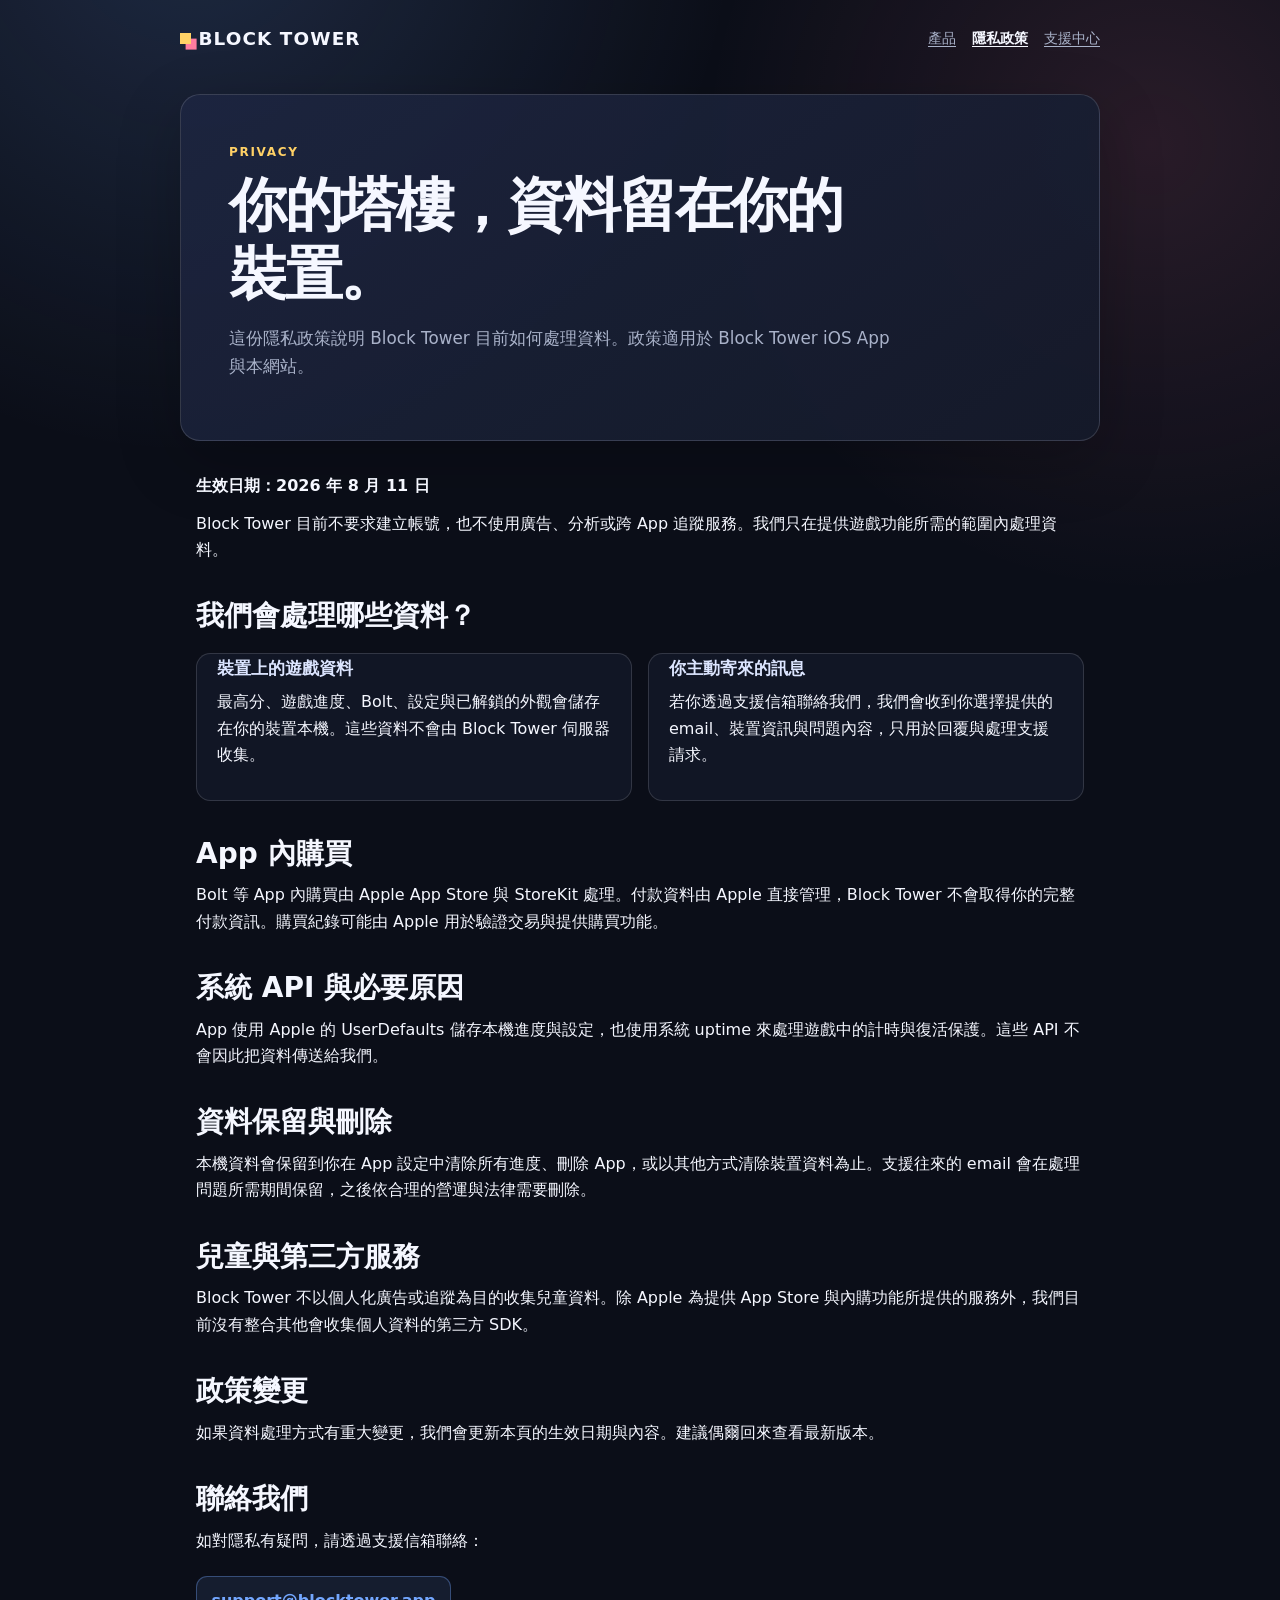
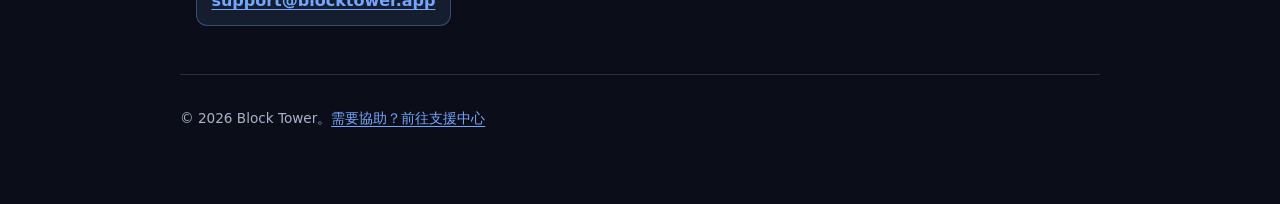
==== privacy.html @ 448cac0d "Publish Block Tower website with rounded app icons" ====
<!doctype html>
<html lang="zh-Hant">
  <head>
    <meta charset="utf-8">
    <meta name="viewport" content="width=device-width, initial-scale=1">
    <meta name="description" content="Block Tower 隱私政策：了解遊戲如何處理資料與購買。">
    <link rel="icon" type="image/png" sizes="16x16" href="assets/favicon-16.png">
    <link rel="icon" type="image/png" sizes="32x32" href="assets/favicon-32.png">
    <link rel="icon" type="image/png" sizes="32x32" href="assets/favicon-dark-32.png" media="(prefers-color-scheme: dark)">
    <link rel="apple-touch-icon" sizes="180x180" href="assets/apple-touch-icon.png">
    <link rel="manifest" href="site.webmanifest">
    <title>隱私政策｜Block Tower</title>
    <link rel="stylesheet" href="styles.css">
  </head>
  <body>
    <div class="shell">
      <header class="site-header">
        <a class="brand" href="index.html"><span class="brand-mark" aria-hidden="true"></span>Block Tower</a>
        <nav class="site-nav" aria-label="主要導覽">
          <a href="index.html">產品</a>
          <a href="privacy.html" aria-current="page">隱私政策</a>
          <a href="support.html">支援中心</a>
        </nav>
      </header>

      <main>
        <section class="hero" aria-labelledby="page-title">
          <p class="eyebrow">Privacy</p>
          <h1 id="page-title">你的塔樓，資料留在你的裝置。</h1>
          <p class="lede">這份隱私政策說明 Block Tower 目前如何處理資料。政策適用於 Block Tower iOS App 與本網站。</p>
        </section>

        <article class="content">
          <p><strong>生效日期：2026 年 8 月 11 日</strong></p>
          <p>Block Tower 目前不要求建立帳號，也不使用廣告、分析或跨 App 追蹤服務。我們只在提供遊戲功能所需的範圍內處理資料。</p>

          <h2>我們會處理哪些資料？</h2>
          <div class="card-grid">
            <section class="card">
              <h3>裝置上的遊戲資料</h3>
              <p>最高分、遊戲進度、Bolt、設定與已解鎖的外觀會儲存在你的裝置本機。這些資料不會由 Block Tower 伺服器收集。</p>
            </section>
            <section class="card">
              <h3>你主動寄來的訊息</h3>
              <p>若你透過支援信箱聯絡我們，我們會收到你選擇提供的 email、裝置資訊與問題內容，只用於回覆與處理支援請求。</p>
            </section>
          </div>

          <h2>App 內購買</h2>
          <p>Bolt 等 App 內購買由 Apple App Store 與 StoreKit 處理。付款資料由 Apple 直接管理，Block Tower 不會取得你的完整付款資訊。購買紀錄可能由 Apple 用於驗證交易與提供購買功能。</p>

          <h2>系統 API 與必要原因</h2>
          <p>App 使用 Apple 的 UserDefaults 儲存本機進度與設定，也使用系統 uptime 來處理遊戲中的計時與復活保護。這些 API 不會因此把資料傳送給我們。</p>

          <h2>資料保留與刪除</h2>
          <p>本機資料會保留到你在 App 設定中清除所有進度、刪除 App，或以其他方式清除裝置資料為止。支援往來的 email 會在處理問題所需期間保留，之後依合理的營運與法律需要刪除。</p>

          <h2>兒童與第三方服務</h2>
          <p>Block Tower 不以個人化廣告或追蹤為目的收集兒童資料。除 Apple 為提供 App Store 與內購功能所提供的服務外，我們目前沒有整合其他會收集個人資料的第三方 SDK。</p>

          <h2>政策變更</h2>
          <p>如果資料處理方式有重大變更，我們會更新本頁的生效日期與內容。建議偶爾回來查看最新版本。</p>

          <h2>聯絡我們</h2>
          <p>如對隱私有疑問，請透過支援信箱聯絡：</p>
          <a class="contact" href="mailto:support@blocktower.app">support@blocktower.app</a>
        </article>
      </main>

      <footer>
        <p>© 2026 Block Tower。<a href="support.html">需要協助？前往支援中心</a></p>
      </footer>
    </div>
  </body>
</html>
---- styles.css ----
:root {
  color-scheme: dark;
  --ink: #f5f7ff;
  --muted: #a9b2c9;
  --surface: #151a2a;
  --surface-raised: #1d2540;
  --line: rgba(245, 247, 255, 0.14);
  --blue: #73a7ff;
  --yellow: #ffd166;
  --pink: #ff7c9f;
  --max-width: 920px;
  font-family: ui-rounded, "SF Pro Rounded", system-ui, -apple-system, BlinkMacSystemFont, "Segoe UI", sans-serif;
  background: #0b0e18;
  color: var(--ink);
}

* {
  box-sizing: border-box;
}

html {
  min-width: 320px;
  background: #0b0e18;
}

body {
  margin: 0;
  min-height: 100vh;
  background:
    radial-gradient(circle at 15% -5%, rgba(115, 167, 255, 0.18), transparent 34rem),
    radial-gradient(circle at 90% 8%, rgba(255, 124, 159, 0.12), transparent 28rem),
    #0b0e18;
  color: var(--ink);
  line-height: 1.65;
}

a {
  color: var(--blue);
  text-underline-offset: 0.2em;
}

a:hover,
a:focus-visible {
  color: #b9d3ff;
}

.shell {
  width: min(100% - 2rem, var(--max-width));
  margin: 0 auto;
  padding: 1.25rem 0 4rem;
}

.site-header {
  display: flex;
  align-items: center;
  justify-content: space-between;
  gap: 1rem;
  padding: 0.25rem 0 2.5rem;
}

.brand {
  color: var(--ink);
  font-size: 1.15rem;
  font-weight: 800;
  letter-spacing: 0.06em;
  text-decoration: none;
  text-transform: uppercase;
}

.brand-mark {
  display: inline-block;
  width: 0.7rem;
  height: 0.7rem;
  margin-right: 0.45rem;
  background: var(--yellow);
  box-shadow: 0.35rem 0.35rem 0 var(--pink);
  vertical-align: 0.05em;
}

.site-nav {
  display: flex;
  flex-wrap: wrap;
  gap: 1rem;
  font-size: 0.9rem;
}

.site-nav a {
  color: var(--muted);
}

.site-nav a[aria-current="page"] {
  color: var(--ink);
  font-weight: 700;
}

.hero {
  margin-bottom: 2rem;
  padding: clamp(1.5rem, 5vw, 3rem);
  border: 1px solid var(--line);
  border-radius: 1.25rem;
  background: linear-gradient(145deg, rgba(29, 37, 64, 0.92), rgba(21, 26, 42, 0.92));
  box-shadow: 0 1.25rem 4rem rgba(0, 0, 0, 0.22);
}

.eyebrow {
  margin: 0 0 0.5rem;
  color: var(--yellow);
  font-size: 0.75rem;
  font-weight: 800;
  letter-spacing: 0.14em;
  text-transform: uppercase;
}

h1,
h2,
h3 {
  line-height: 1.2;
}

h1 {
  max-width: 16ch;
  margin: 0;
  font-size: clamp(2rem, 6vw, 3.6rem);
  letter-spacing: -0.04em;
}

h2 {
  margin: 2.25rem 0 0.75rem;
  font-size: clamp(1.35rem, 3vw, 1.75rem);
}

h3 {
  margin: 1.4rem 0 0.35rem;
  color: #dce5ff;
  font-size: 1.05rem;
}

p,
ul,
ol {
  margin: 0.7rem 0;
}

.lede {
  max-width: 62ch;
  margin-top: 1rem;
  color: var(--muted);
  font-size: 1.05rem;
}

.content {
  padding: 0 clamp(0.25rem, 2vw, 1rem);
}

.content section {
  padding-top: 0.25rem;
}

.content ul,
.content ol {
  padding-left: 1.35rem;
}

.card-grid {
  display: grid;
  grid-template-columns: repeat(2, minmax(0, 1fr));
  gap: 1rem;
  margin-top: 1.25rem;
}

.card {
  padding: 1.25rem;
  border: 1px solid var(--line);
  border-radius: 0.9rem;
  background: rgba(21, 26, 42, 0.74);
}

.card h2,
.card h3 {
  margin-top: 0;
}

.notice {
  margin: 1.25rem 0;
  padding: 1rem 1.15rem;
  border-left: 0.25rem solid var(--yellow);
  background: rgba(255, 209, 102, 0.08);
  color: #f9e8b0;
}

.contact {
  display: inline-flex;
  align-items: center;
  gap: 0.55rem;
  margin-top: 0.65rem;
  padding: 0.7rem 0.9rem;
  border: 1px solid rgba(115, 167, 255, 0.35);
  border-radius: 0.7rem;
  background: rgba(115, 167, 255, 0.1);
  font-weight: 700;
}

footer {
  margin-top: 3rem;
  padding-top: 1.25rem;
  border-top: 1px solid var(--line);
  color: var(--muted);
  font-size: 0.85rem;
}

/* Product landing page */
.landing-page {
  --max-width: 1160px;
  background:
    radial-gradient(circle at 80% 14%, rgba(115, 167, 255, 0.2), transparent 32rem),
    radial-gradient(circle at 10% 52%, rgba(255, 124, 159, 0.1), transparent 28rem),
    #0b0e18;
}

.landing-shell {
  padding-top: 1.5rem;
}

.landing-header {
  padding-bottom: 1.25rem;
}

.landing-hero {
  display: grid;
  grid-template-columns: minmax(0, 1fr) minmax(300px, 0.84fr);
  align-items: center;
  gap: clamp(2rem, 7vw, 6rem);
  min-height: 650px;
  padding: clamp(2rem, 7vw, 5rem) 0 clamp(3rem, 8vw, 6rem);
}

.landing-hero h1 {
  max-width: 10ch;
  font-size: clamp(3.5rem, 9vw, 7.4rem);
  letter-spacing: -0.075em;
}

.accent-text {
  color: var(--yellow);
}

.hero-actions {
  display: flex;
  align-items: center;
  flex-wrap: wrap;
  gap: 0.85rem;
  margin-top: 1.7rem;
}

.button {
  display: inline-flex;
  align-items: center;
  justify-content: center;
  min-height: 3rem;
  padding: 0.75rem 1.1rem;
  border-radius: 0.8rem;
  font-weight: 800;
  text-decoration: none;
  transition: transform 160ms ease, background 160ms ease, border-color 160ms ease;
}

.button:hover,
.button:focus-visible {
  transform: translateY(-2px);
}

.button-primary {
  background: var(--blue);
  color: #07101f;
}

.button-primary:hover,
.button-primary:focus-visible {
  background: #a9c7ff;
  color: #07101f;
}

.button-secondary {
  border: 1px solid var(--line);
  background: rgba(29, 37, 64, 0.7);
  color: var(--ink);
}

.button-secondary:hover,
.button-secondary:focus-visible {
  border-color: rgba(115, 167, 255, 0.65);
  color: var(--ink);
}

.release-note {
  color: var(--muted);
  font-size: 0.82rem;
}

.hero-points {
  display: flex;
  flex-wrap: wrap;
  gap: 0.75rem 1.25rem;
  margin: 2.1rem 0 0;
  padding: 0;
  color: var(--muted);
  font-size: 0.9rem;
  list-style: none;
}

.hero-points li {
  display: inline-flex;
  align-items: center;
  gap: 0.42rem;
}

.point-dot {
  width: 0.52rem;
  height: 0.52rem;
  border-radius: 50%;
}

.point-dot.blue { background: var(--blue); }
.point-dot.yellow { background: var(--yellow); }
.point-dot.pink { background: var(--pink); }

.hero-device {
  position: relative;
  display: grid;
  place-items: center;
  min-height: 620px;
}

.hero-device img {
  position: relative;
  z-index: 1;
  width: min(100%, 420px);
  height: auto;
  border: 7px solid rgba(245, 247, 255, 0.08);
  border-radius: 2.8rem;
  box-shadow: 0 2.5rem 5rem rgba(0, 0, 0, 0.38), 0 0 0 1px rgba(245, 247, 255, 0.1);
}

.device-glow {
  position: absolute;
  width: 84%;
  aspect-ratio: 1;
  border-radius: 50%;
  background: radial-gradient(circle, rgba(115, 167, 255, 0.28), transparent 65%);
  filter: blur(8px);
}

.landing-section {
  padding: clamp(4rem, 9vw, 8rem) 0 0;
}

.section-heading {
  max-width: 38rem;
}

.section-heading h2,
.landing-cta h2 {
  margin-top: 0;
  font-size: clamp(2.1rem, 5vw, 4.2rem);
  letter-spacing: -0.06em;
}

.feature-grid {
  display: grid;
  grid-template-columns: repeat(3, minmax(0, 1fr));
  gap: 1rem;
  margin-top: 2.2rem;
}

.feature-card {
  min-height: 270px;
  padding: 1.45rem;
  border: 1px solid var(--line);
  border-top: 0.3rem solid var(--blue);
  border-radius: 1rem;
  background: rgba(21, 26, 42, 0.72);
}

.feature-card h3 {
  margin: 2.8rem 0 0.6rem;
  color: var(--ink);
  font-size: 1.35rem;
}

.feature-card p {
  color: var(--muted);
}

.feature-number {
  color: var(--blue);
  font-size: 0.86rem;
  font-weight: 800;
  letter-spacing: 0.12em;
}

.feature-yellow { border-top-color: var(--yellow); }
.feature-yellow .feature-number { color: var(--yellow); }
.feature-pink { border-top-color: var(--pink); }
.feature-pink .feature-number { color: var(--pink); }

.landing-split {
  display: grid;
  grid-template-columns: minmax(260px, 0.9fr) minmax(0, 1fr);
  align-items: center;
  gap: clamp(2rem, 8vw, 7rem);
}

.split-visual {
  position: relative;
  display: grid;
  place-items: center;
  min-height: 390px;
  overflow: hidden;
  border: 1px solid var(--line);
  border-radius: 1.5rem;
  background: linear-gradient(145deg, rgba(29, 37, 64, 0.82), rgba(21, 26, 42, 0.72));
}

.stack-orbit {
  position: absolute;
  width: 78%;
  aspect-ratio: 1;
  border: 1px solid rgba(115, 167, 255, 0.22);
  border-radius: 50%;
  transform: rotate(-18deg) scaleY(0.34);
}

.orbit-one { width: 72%; }
.orbit-two { width: 48%; border-color: rgba(255, 209, 102, 0.3); transform: rotate(28deg) scaleY(0.34); }

.mini-tower {
  position: relative;
  z-index: 1;
  display: grid;
  grid-template-columns: repeat(4, 2.6rem);
  grid-template-rows: repeat(4, 2.6rem) 0.65rem;
  gap: 0.28rem;
  align-items: end;
  transform: rotate(-4deg);
}

.block,
.platform {
  display: block;
  border-radius: 0.55rem;
  box-shadow: inset 0 0.22rem 0 rgba(255, 255, 255, 0.2), 0 0.32rem 0.7rem rgba(0, 0, 0, 0.25);
}

.block-yellow { grid-column: 1 / span 2; grid-row: 3; background: #f2ad2e; }
.block-red { grid-column: 3 / span 2; grid-row: 3; background: #e8574a; }
.block-blue { grid-column: 2 / span 3; grid-row: 2; background: #338ae6; }
.block-green { grid-column: 1 / span 4; grid-row: 4; background: #45ad70; }
.block-purple { grid-column: 2; grid-row: 1; background: #8c64c2; }
.platform { grid-column: 1 / span 4; grid-row: 5; background: #d3d4d7; }

.text-link {
  display: inline-block;
  margin-top: 1rem;
  font-weight: 800;
}

.landing-quote {
  margin-top: clamp(4rem, 10vw, 9rem);
  padding: clamp(2.3rem, 6vw, 4.5rem);
  border: 1px solid rgba(255, 209, 102, 0.24);
  border-radius: 1.4rem;
  background: linear-gradient(135deg, rgba(255, 209, 102, 0.1), rgba(255, 124, 159, 0.08));
  text-align: center;
}

.landing-quote p {
  margin: 0;
  color: #fff3c9;
  font-size: clamp(1.6rem, 4vw, 3.2rem);
  font-weight: 800;
  letter-spacing: -0.04em;
}

.landing-quote span {
  display: block;
  margin-top: 0.8rem;
  color: var(--muted);
}

.landing-cta {
  padding: clamp(4rem, 9vw, 8rem) 0 1rem;
}

.landing-cta .lede {
  max-width: 34rem;
}

@media (max-width: 620px) {
  .site-header {
    align-items: flex-start;
    flex-direction: column;
    padding-bottom: 1.75rem;
  }

  .card-grid {
    grid-template-columns: 1fr;
  }
}

@media (max-width: 820px) {
  .landing-hero,
  .landing-split {
    grid-template-columns: 1fr;
  }

  .landing-hero {
    padding-top: 2.5rem;
  }

  .hero-device {
    min-height: 0;
    padding-top: 1rem;
  }

  .hero-device img {
    width: min(82vw, 380px);
  }

  .feature-grid {
    grid-template-columns: 1fr;
  }

  .split-visual {
    min-height: 300px;
  }
}

@media (prefers-reduced-motion: reduce) {
  *,
  *::before,
  *::after {
    scroll-behavior: auto !important;
    transition-duration: 0.01ms !important;
    animation-duration: 0.01ms !important;
  }
}
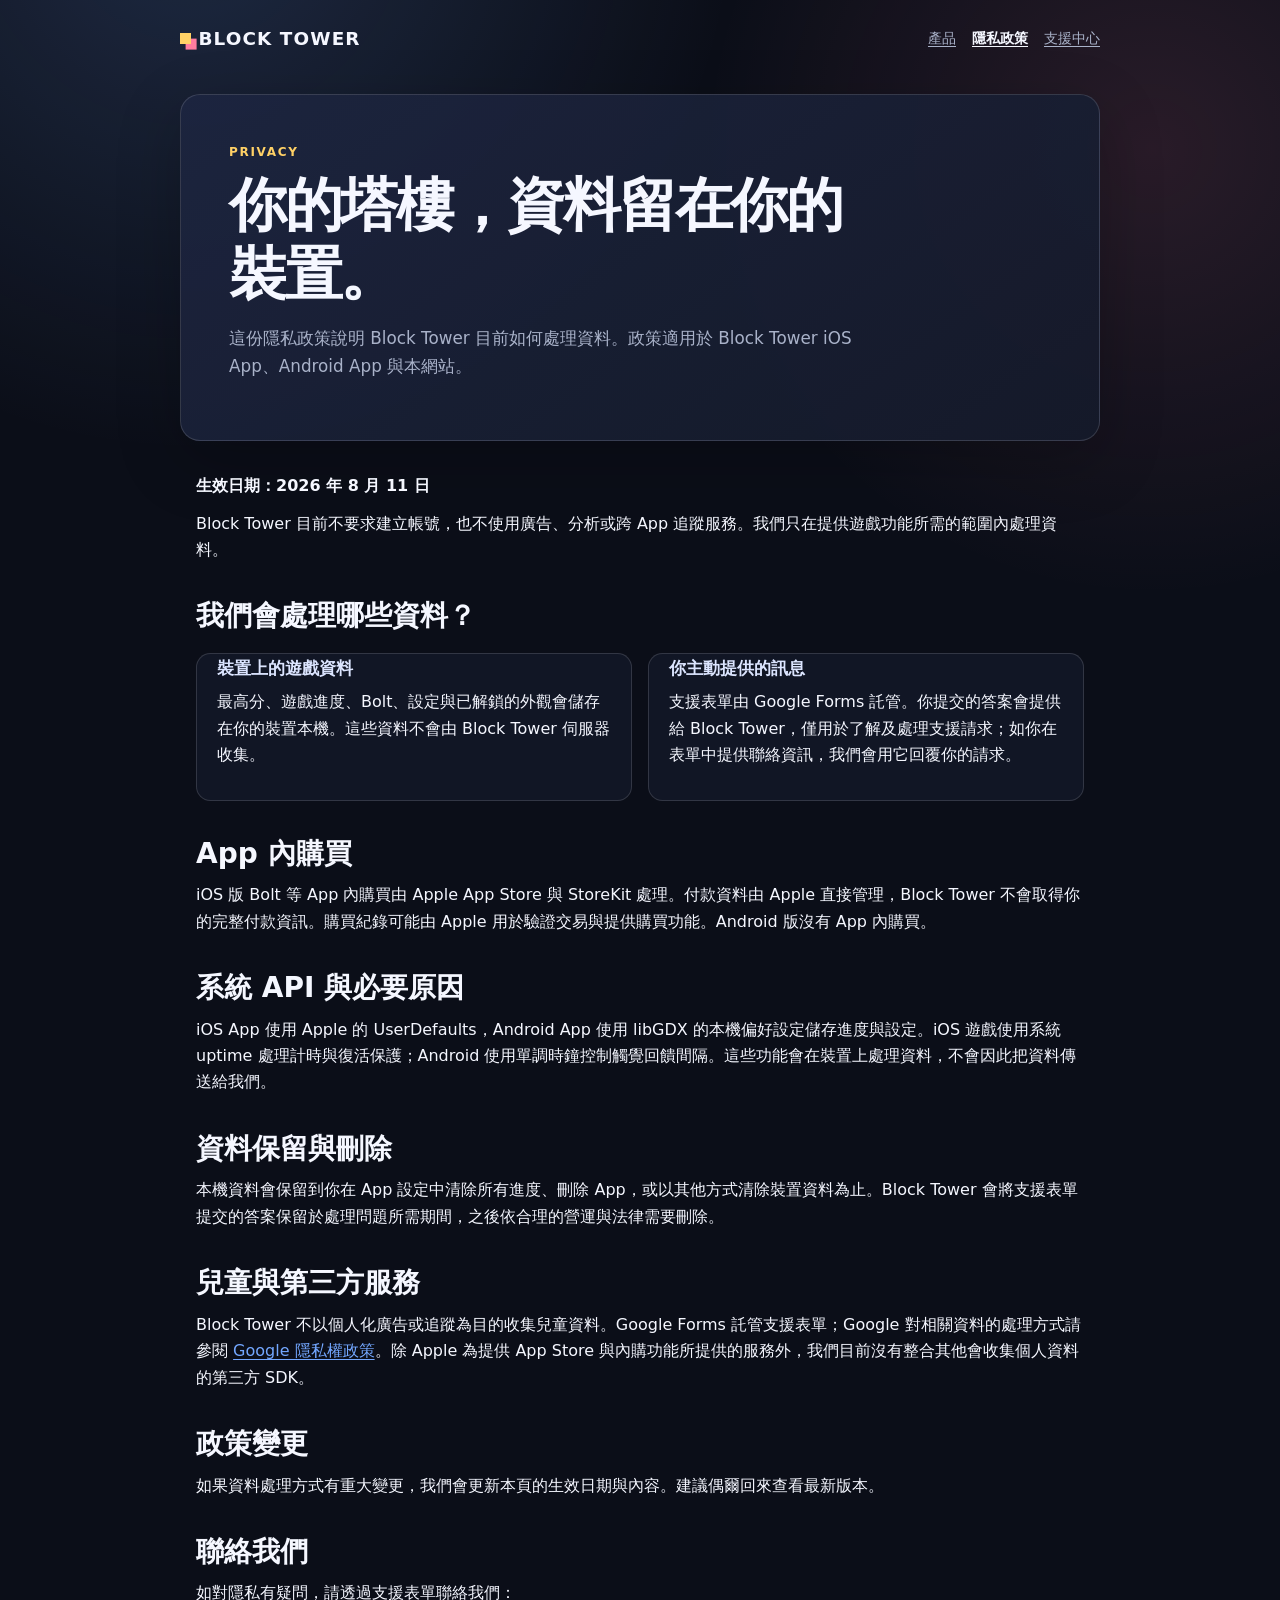
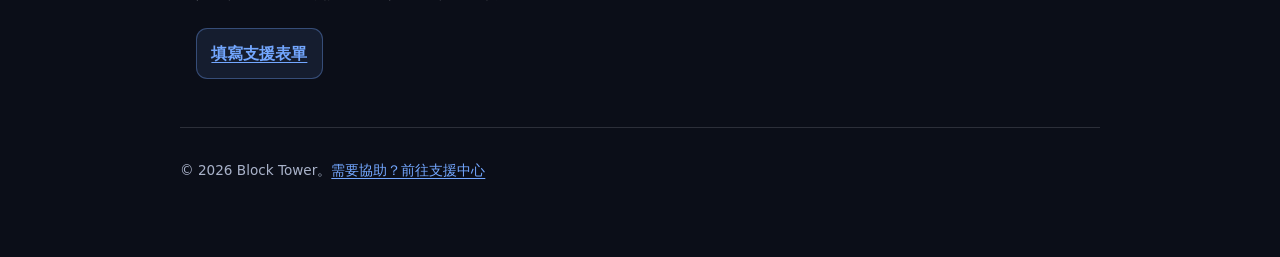
==== commit 8681f1cf: "Update support and Android download links" ====
--- a/privacy.html
+++ b/privacy.html
@@ -27,7 +27,7 @@
         <section class="hero" aria-labelledby="page-title">
           <p class="eyebrow">Privacy</p>
           <h1 id="page-title">你的塔樓，資料留在你的裝置。</h1>
-          <p class="lede">這份隱私政策說明 Block Tower 目前如何處理資料。政策適用於 Block Tower iOS App 與本網站。</p>
+          <p class="lede">這份隱私政策說明 Block Tower 目前如何處理資料。政策適用於 Block Tower iOS App、Android App 與本網站。</p>
         </section>
 
         <article class="content">
@@ -41,29 +41,29 @@
               <p>最高分、遊戲進度、Bolt、設定與已解鎖的外觀會儲存在你的裝置本機。這些資料不會由 Block Tower 伺服器收集。</p>
             </section>
             <section class="card">
-              <h3>你主動寄來的訊息</h3>
-              <p>若你透過支援信箱聯絡我們，我們會收到你選擇提供的 email、裝置資訊與問題內容，只用於回覆與處理支援請求。</p>
+              <h3>你主動提供的訊息</h3>
+              <p>支援表單由 Google Forms 託管。你提交的答案會提供給 Block Tower，僅用於了解及處理支援請求；如你在表單中提供聯絡資訊，我們會用它回覆你的請求。</p>
             </section>
           </div>
 
           <h2>App 內購買</h2>
-          <p>Bolt 等 App 內購買由 Apple App Store 與 StoreKit 處理。付款資料由 Apple 直接管理，Block Tower 不會取得你的完整付款資訊。購買紀錄可能由 Apple 用於驗證交易與提供購買功能。</p>
+          <p>iOS 版 Bolt 等 App 內購買由 Apple App Store 與 StoreKit 處理。付款資料由 Apple 直接管理，Block Tower 不會取得你的完整付款資訊。購買紀錄可能由 Apple 用於驗證交易與提供購買功能。Android 版沒有 App 內購買。</p>
 
           <h2>系統 API 與必要原因</h2>
-          <p>App 使用 Apple 的 UserDefaults 儲存本機進度與設定，也使用系統 uptime 來處理遊戲中的計時與復活保護。這些 API 不會因此把資料傳送給我們。</p>
+          <p>iOS App 使用 Apple 的 UserDefaults，Android App 使用 libGDX 的本機偏好設定儲存進度與設定。iOS 遊戲使用系統 uptime 處理計時與復活保護；Android 使用單調時鐘控制觸覺回饋間隔。這些功能會在裝置上處理資料，不會因此把資料傳送給我們。</p>
 
           <h2>資料保留與刪除</h2>
-          <p>本機資料會保留到你在 App 設定中清除所有進度、刪除 App，或以其他方式清除裝置資料為止。支援往來的 email 會在處理問題所需期間保留，之後依合理的營運與法律需要刪除。</p>
+          <p>本機資料會保留到你在 App 設定中清除所有進度、刪除 App，或以其他方式清除裝置資料為止。Block Tower 會將支援表單提交的答案保留於處理問題所需期間，之後依合理的營運與法律需要刪除。</p>
 
           <h2>兒童與第三方服務</h2>
-          <p>Block Tower 不以個人化廣告或追蹤為目的收集兒童資料。除 Apple 為提供 App Store 與內購功能所提供的服務外，我們目前沒有整合其他會收集個人資料的第三方 SDK。</p>
+          <p>Block Tower 不以個人化廣告或追蹤為目的收集兒童資料。Google Forms 託管支援表單；Google 對相關資料的處理方式請參閱 <a href="https://policies.google.com/privacy" rel="noreferrer">Google 隱私權政策</a>。除 Apple 為提供 App Store 與內購功能所提供的服務外，我們目前沒有整合其他會收集個人資料的第三方 SDK。</p>
 
           <h2>政策變更</h2>
           <p>如果資料處理方式有重大變更，我們會更新本頁的生效日期與內容。建議偶爾回來查看最新版本。</p>
 
           <h2>聯絡我們</h2>
-          <p>如對隱私有疑問，請透過支援信箱聯絡：</p>
-          <a class="contact" href="mailto:support@blocktower.app">support@blocktower.app</a>
+          <p>如對隱私有疑問，請透過支援表單聯絡我們：</p>
+          <a class="contact" href="https://forms.gle/gVLRwAY1yRQqvcTY8">填寫支援表單</a>
         </article>
       </main>
 
--- a/styles.css
+++ b/styles.css
@@ -180,14 +180,6 @@
   margin-top: 0;
 }
 
-.notice {
-  margin: 1.25rem 0;
-  padding: 1rem 1.15rem;
-  border-left: 0.25rem solid var(--yellow);
-  background: rgba(255, 209, 102, 0.08);
-  color: #f9e8b0;
-}
-
 .contact {
   display: inline-flex;
   align-items: center;
@@ -208,7 +200,6 @@
   font-size: 0.85rem;
 }
 
-/* Product landing page */
 .landing-page {
   --max-width: 1160px;
   background:
@@ -290,11 +281,6 @@
 .button-secondary:focus-visible {
   border-color: rgba(115, 167, 255, 0.65);
   color: var(--ink);
-}
-
-.release-note {
-  color: var(--muted);
-  font-size: 0.82rem;
 }
 
 .hero-points {
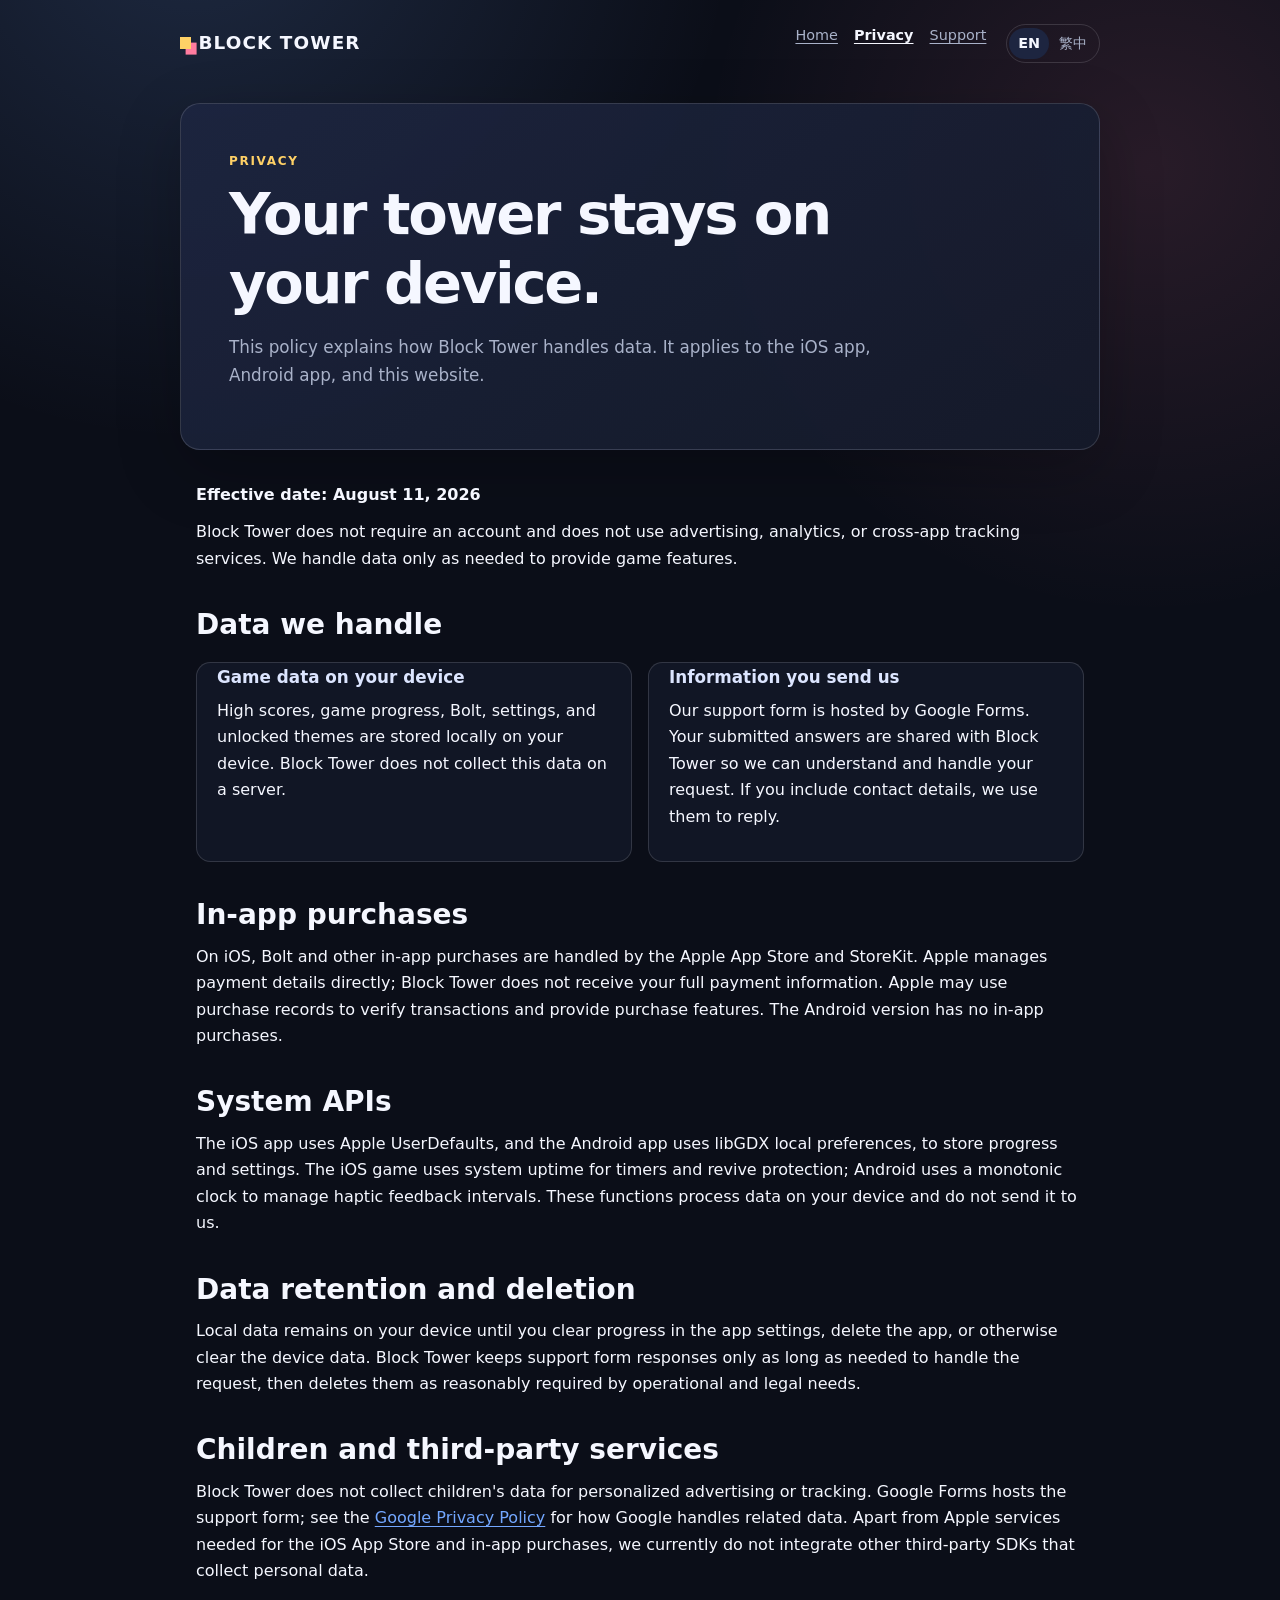
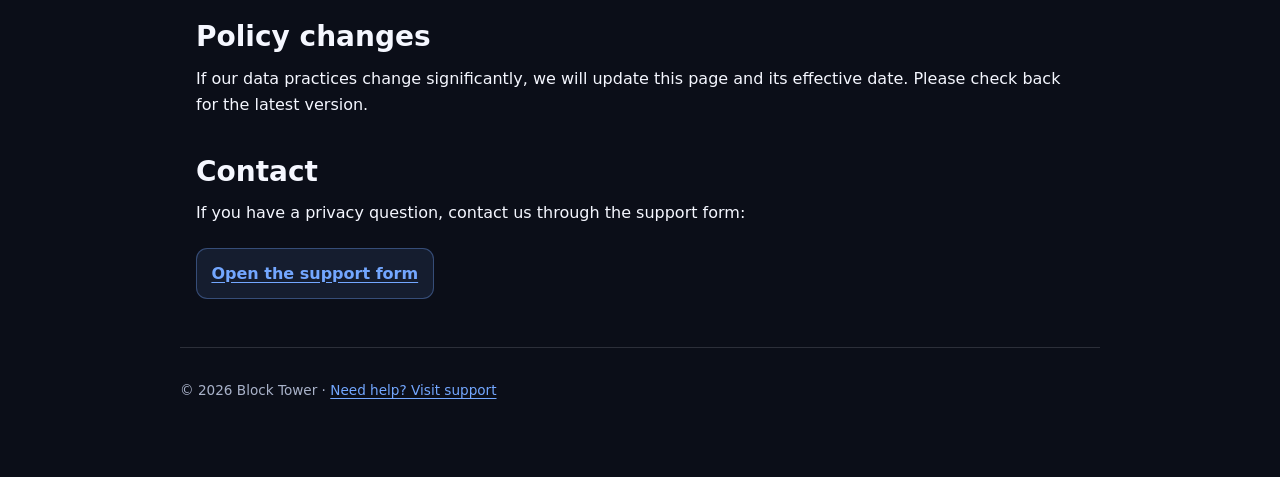
==== commit 3a1099fa: "Add English and Traditional Chinese site" ====
--- a/privacy.html
+++ b/privacy.html
@@ -1,74 +1,84 @@
 <!doctype html>
-<html lang="zh-Hant">
+<html lang="en">
   <head>
     <meta charset="utf-8">
     <meta name="viewport" content="width=device-width, initial-scale=1">
-    <meta name="description" content="Block Tower 隱私政策：了解遊戲如何處理資料與購買。">
+    <meta name="description" content="Read how Block Tower handles game data, support requests, and purchases.">
+    <meta property="og:locale" content="en_US">
+    <meta property="og:locale:alternate" content="zh_TW">
+    <link rel="canonical" href="https://blocktower-lac.vercel.app/privacy.html">
+    <link rel="alternate" hreflang="en" href="https://blocktower-lac.vercel.app/privacy.html">
+    <link rel="alternate" hreflang="zh-Hant" href="https://blocktower-lac.vercel.app/privacy.zh-Hant.html">
+    <link rel="alternate" hreflang="x-default" href="https://blocktower-lac.vercel.app/privacy.html">
     <link rel="icon" type="image/png" sizes="16x16" href="assets/favicon-16.png">
     <link rel="icon" type="image/png" sizes="32x32" href="assets/favicon-32.png">
     <link rel="icon" type="image/png" sizes="32x32" href="assets/favicon-dark-32.png" media="(prefers-color-scheme: dark)">
     <link rel="apple-touch-icon" sizes="180x180" href="assets/apple-touch-icon.png">
     <link rel="manifest" href="site.webmanifest">
-    <title>隱私政策｜Block Tower</title>
+    <title>Privacy Policy | Block Tower</title>
     <link rel="stylesheet" href="styles.css">
   </head>
   <body>
     <div class="shell">
       <header class="site-header">
         <a class="brand" href="index.html"><span class="brand-mark" aria-hidden="true"></span>Block Tower</a>
-        <nav class="site-nav" aria-label="主要導覽">
-          <a href="index.html">產品</a>
-          <a href="privacy.html" aria-current="page">隱私政策</a>
-          <a href="support.html">支援中心</a>
+        <nav class="site-nav" aria-label="Primary navigation">
+          <a href="index.html">Home</a>
+          <a href="privacy.html" aria-current="page">Privacy</a>
+          <a href="support.html">Support</a>
+          <div class="language-switch" role="group" aria-label="Language">
+            <a href="privacy.html" lang="en" aria-current="page">EN</a>
+            <a href="privacy.zh-Hant.html" lang="zh-Hant">繁中</a>
+          </div>
         </nav>
       </header>
 
       <main>
         <section class="hero" aria-labelledby="page-title">
           <p class="eyebrow">Privacy</p>
-          <h1 id="page-title">你的塔樓，資料留在你的裝置。</h1>
-          <p class="lede">這份隱私政策說明 Block Tower 目前如何處理資料。政策適用於 Block Tower iOS App、Android App 與本網站。</p>
+          <h1 id="page-title">Your tower stays on your device.</h1>
+          <p class="lede">This policy explains how Block Tower handles data. It applies to the iOS app, Android app, and this website.</p>
         </section>
 
         <article class="content">
-          <p><strong>生效日期：2026 年 8 月 11 日</strong></p>
-          <p>Block Tower 目前不要求建立帳號，也不使用廣告、分析或跨 App 追蹤服務。我們只在提供遊戲功能所需的範圍內處理資料。</p>
+          <p><strong>Effective date: August 11, 2026</strong></p>
+          <p>Block Tower does not require an account and does not use advertising, analytics, or cross-app tracking services. We handle data only as needed to provide game features.</p>
 
-          <h2>我們會處理哪些資料？</h2>
+          <h2>Data we handle</h2>
           <div class="card-grid">
             <section class="card">
-              <h3>裝置上的遊戲資料</h3>
-              <p>最高分、遊戲進度、Bolt、設定與已解鎖的外觀會儲存在你的裝置本機。這些資料不會由 Block Tower 伺服器收集。</p>
+              <h3>Game data on your device</h3>
+              <p>High scores, game progress, Bolt, settings, and unlocked themes are stored locally on your device. Block Tower does not collect this data on a server.</p>
             </section>
             <section class="card">
-              <h3>你主動提供的訊息</h3>
-              <p>支援表單由 Google Forms 託管。你提交的答案會提供給 Block Tower，僅用於了解及處理支援請求；如你在表單中提供聯絡資訊，我們會用它回覆你的請求。</p>
+              <h3>Information you send us</h3>
+              <p>Our support form is hosted by Google Forms. Your submitted answers are shared with Block Tower so we can understand and handle your request. If you include contact details, we use them to reply.</p>
             </section>
           </div>
 
-          <h2>App 內購買</h2>
-          <p>iOS 版 Bolt 等 App 內購買由 Apple App Store 與 StoreKit 處理。付款資料由 Apple 直接管理，Block Tower 不會取得你的完整付款資訊。購買紀錄可能由 Apple 用於驗證交易與提供購買功能。Android 版沒有 App 內購買。</p>
+          <h2>In-app purchases</h2>
+          <p>On iOS, Bolt and other in-app purchases are handled by the Apple App Store and StoreKit. Apple manages payment details directly; Block Tower does not receive your full payment information. Apple may use purchase records to verify transactions and provide purchase features. The Android version has no in-app purchases.</p>
 
-          <h2>系統 API 與必要原因</h2>
-          <p>iOS App 使用 Apple 的 UserDefaults，Android App 使用 libGDX 的本機偏好設定儲存進度與設定。iOS 遊戲使用系統 uptime 處理計時與復活保護；Android 使用單調時鐘控制觸覺回饋間隔。這些功能會在裝置上處理資料，不會因此把資料傳送給我們。</p>
+          <h2>System APIs</h2>
+          <p>The iOS app uses Apple UserDefaults, and the Android app uses libGDX local preferences, to store progress and settings. The iOS game uses system uptime for timers and revive protection; Android uses a monotonic clock to manage haptic feedback intervals. These functions process data on your device and do not send it to us.</p>
 
-          <h2>資料保留與刪除</h2>
-          <p>本機資料會保留到你在 App 設定中清除所有進度、刪除 App，或以其他方式清除裝置資料為止。Block Tower 會將支援表單提交的答案保留於處理問題所需期間，之後依合理的營運與法律需要刪除。</p>
+          <h2>Data retention and deletion</h2>
+          <p>Local data remains on your device until you clear progress in the app settings, delete the app, or otherwise clear the device data. Block Tower keeps support form responses only as long as needed to handle the request, then deletes them as reasonably required by operational and legal needs.</p>
 
-          <h2>兒童與第三方服務</h2>
-          <p>Block Tower 不以個人化廣告或追蹤為目的收集兒童資料。Google Forms 託管支援表單；Google 對相關資料的處理方式請參閱 <a href="https://policies.google.com/privacy" rel="noreferrer">Google 隱私權政策</a>。除 Apple 為提供 App Store 與內購功能所提供的服務外，我們目前沒有整合其他會收集個人資料的第三方 SDK。</p>
+          <h2>Children and third-party services</h2>
+          <p>Block Tower does not collect children's data for personalized advertising or tracking. Google Forms hosts the support form; see the <a href="https://policies.google.com/privacy" rel="noreferrer">Google Privacy Policy</a> for how Google handles related data. Apart from Apple services needed for the iOS App Store and in-app purchases, we currently do not integrate other third-party SDKs that collect personal data.</p>
 
-          <h2>政策變更</h2>
-          <p>如果資料處理方式有重大變更，我們會更新本頁的生效日期與內容。建議偶爾回來查看最新版本。</p>
+          <h2>Policy changes</h2>
+          <p>If our data practices change significantly, we will update this page and its effective date. Please check back for the latest version.</p>
 
-          <h2>聯絡我們</h2>
-          <p>如對隱私有疑問，請透過支援表單聯絡我們：</p>
-          <a class="contact" href="https://forms.gle/gVLRwAY1yRQqvcTY8">填寫支援表單</a>
+          <h2>Contact</h2>
+          <p>If you have a privacy question, contact us through the support form:</p>
+          <a class="contact" href="https://forms.gle/gVLRwAY1yRQqvcTY8">Open the support form</a>
         </article>
       </main>
 
       <footer>
-        <p>© 2026 Block Tower。<a href="support.html">需要協助？前往支援中心</a></p>
+        <p>© 2026 Block Tower · <a href="support.html">Need help? Visit support</a></p>
       </footer>
     </div>
   </body>
--- a/styles.css
+++ b/styles.css
@@ -93,6 +93,26 @@
   font-weight: 700;
 }
 
+.language-switch {
+  display: inline-flex;
+  align-items: center;
+  gap: 0.1rem;
+  margin-left: 0.2rem;
+  padding: 0.18rem;
+  border: 1px solid var(--line);
+  border-radius: 999px;
+}
+
+.site-nav .language-switch a {
+  padding: 0.24rem 0.55rem;
+  border-radius: 999px;
+  text-decoration: none;
+}
+
+.site-nav .language-switch a[aria-current="page"] {
+  background: var(--surface-raised);
+}
+
 .hero {
   margin-bottom: 2rem;
   padding: clamp(1.5rem, 5vw, 3rem);
@@ -241,6 +261,11 @@
   flex-wrap: wrap;
   gap: 0.85rem;
   margin-top: 1.7rem;
+}
+
+.availability-note {
+  color: var(--muted);
+  font-size: 0.9rem;
 }
 
 .button {
